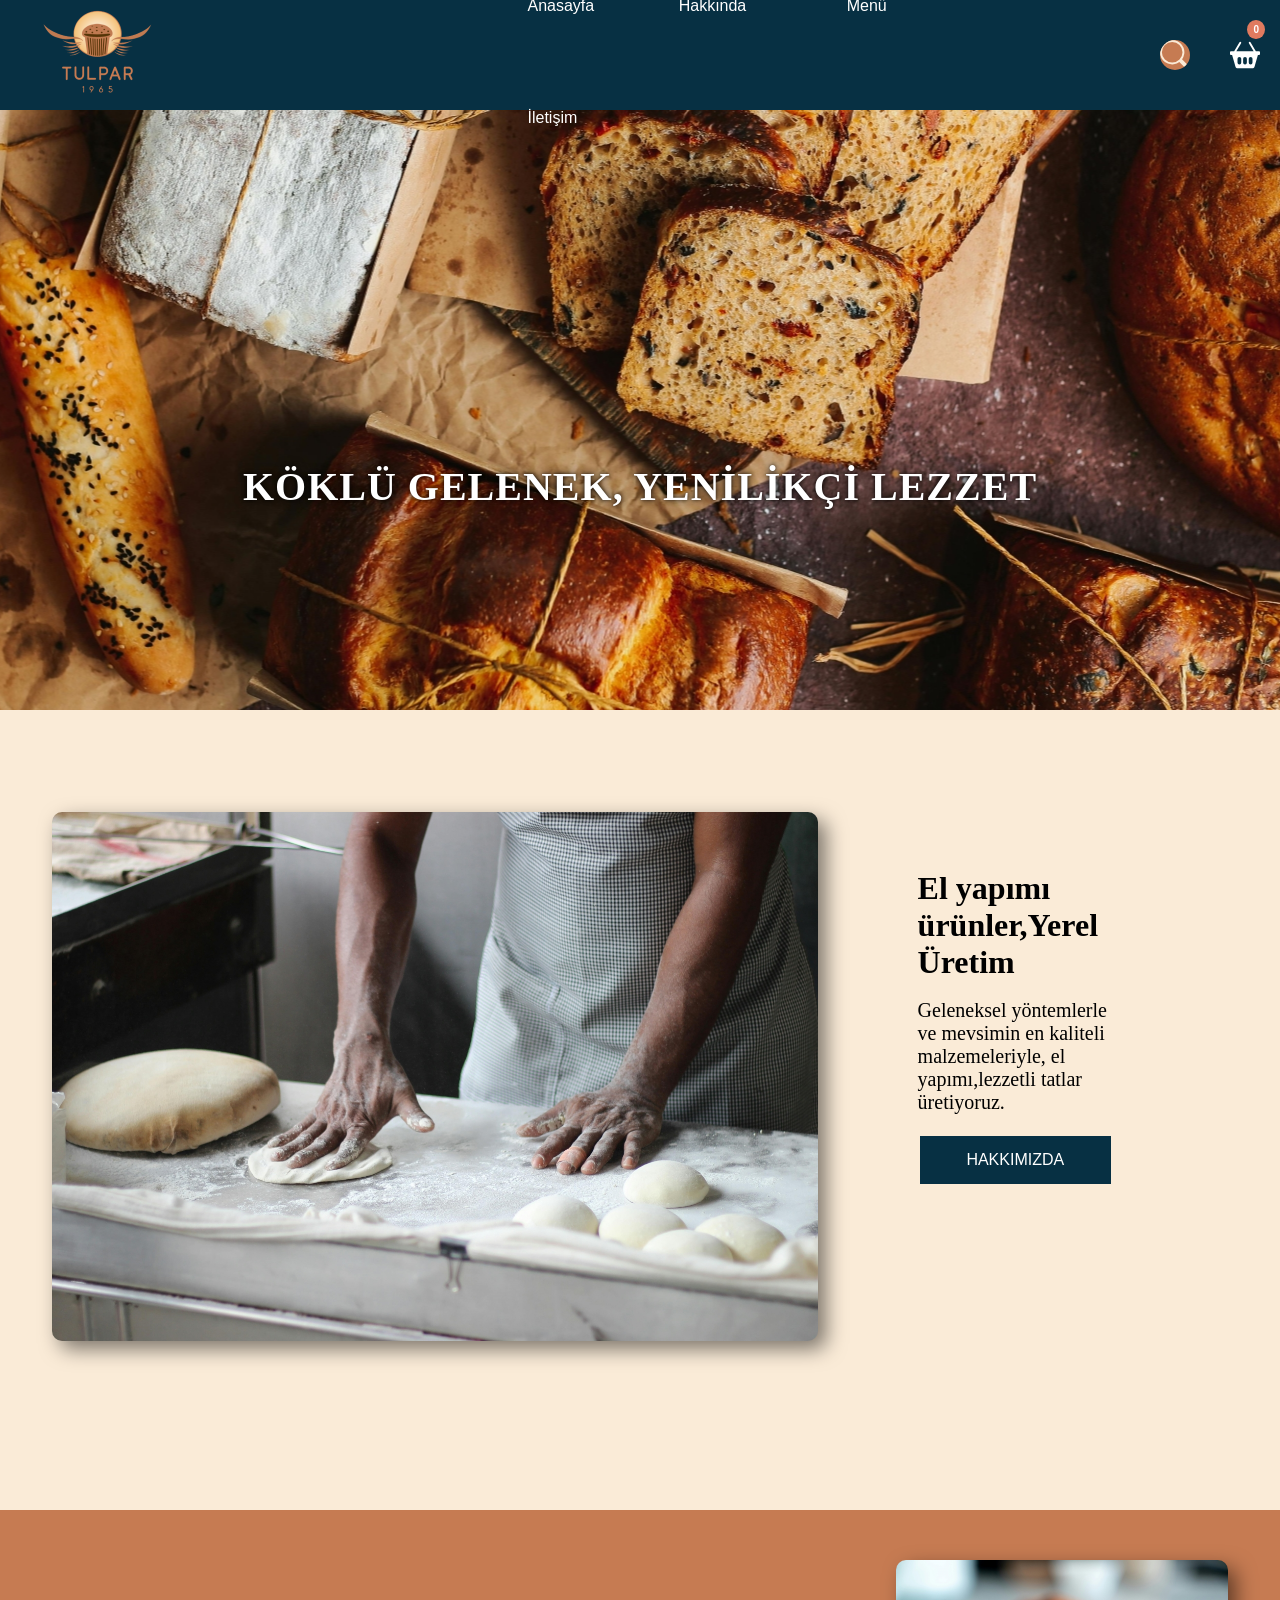
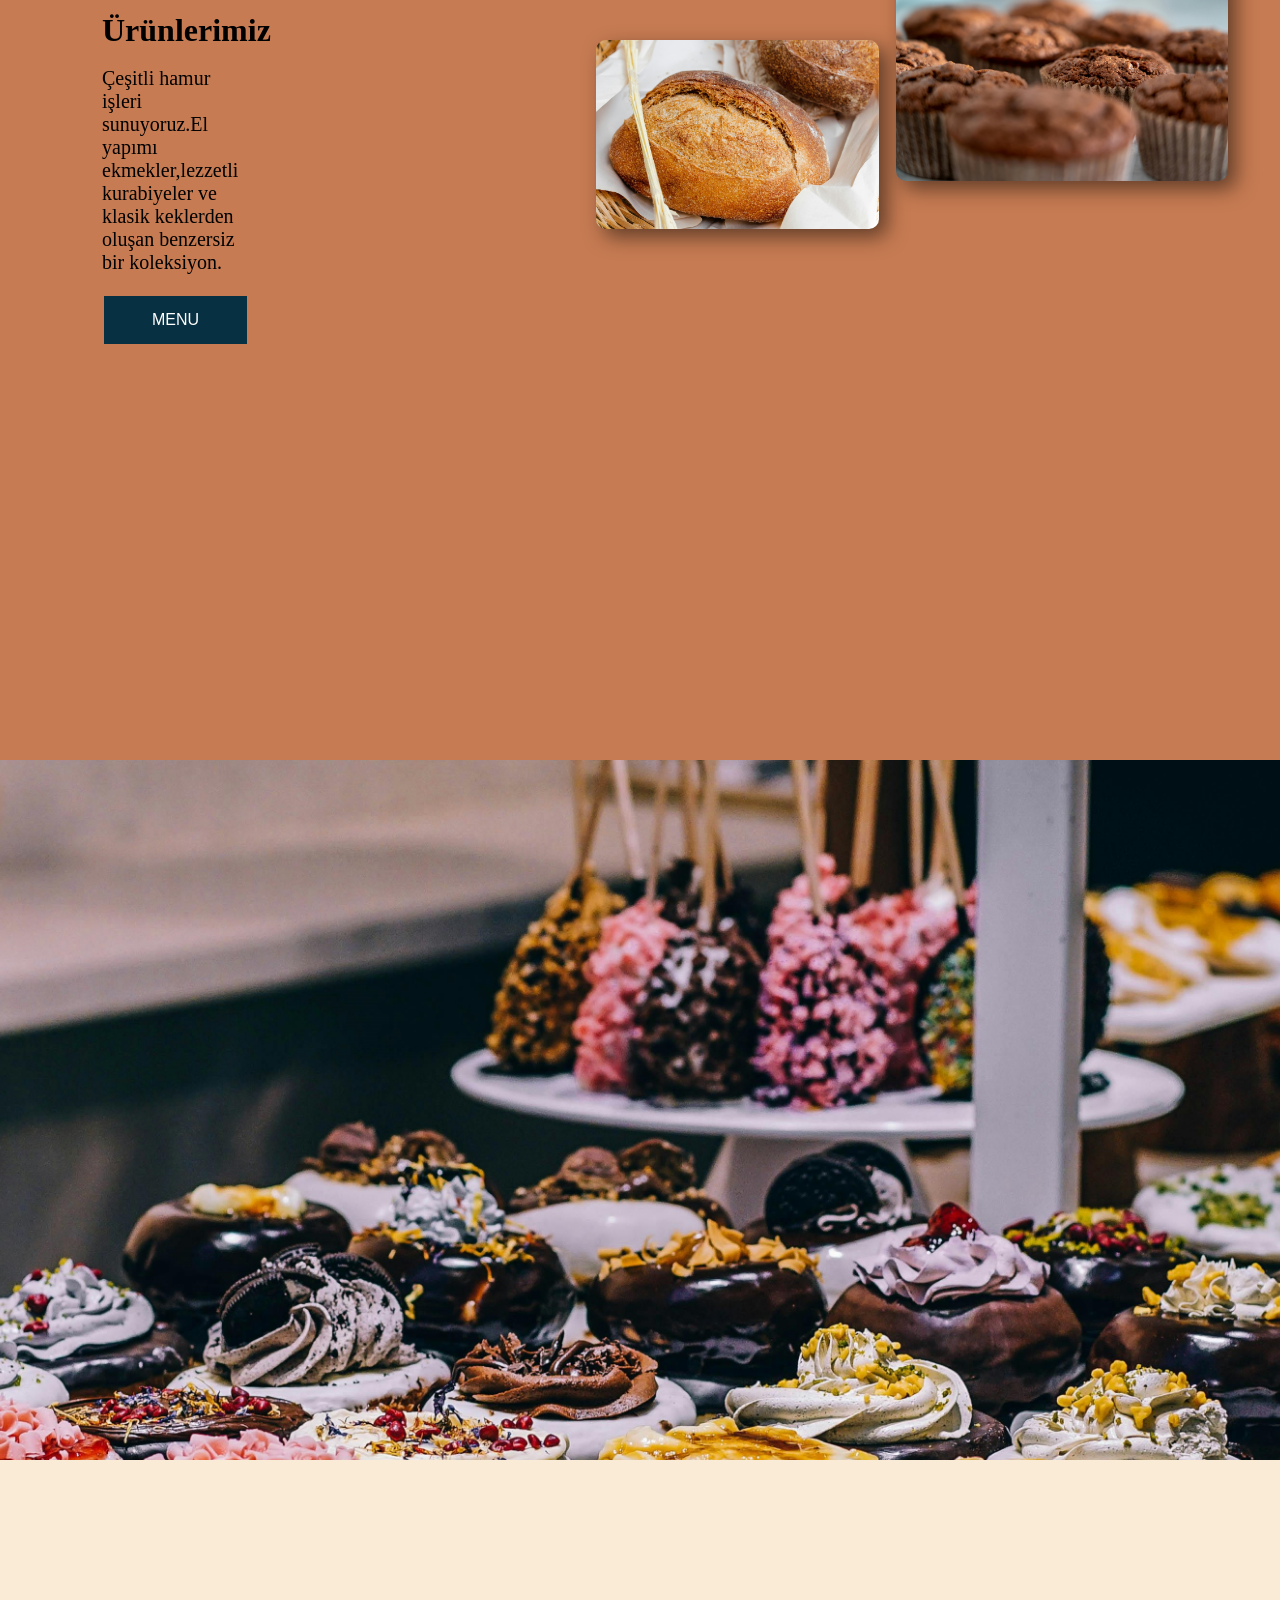
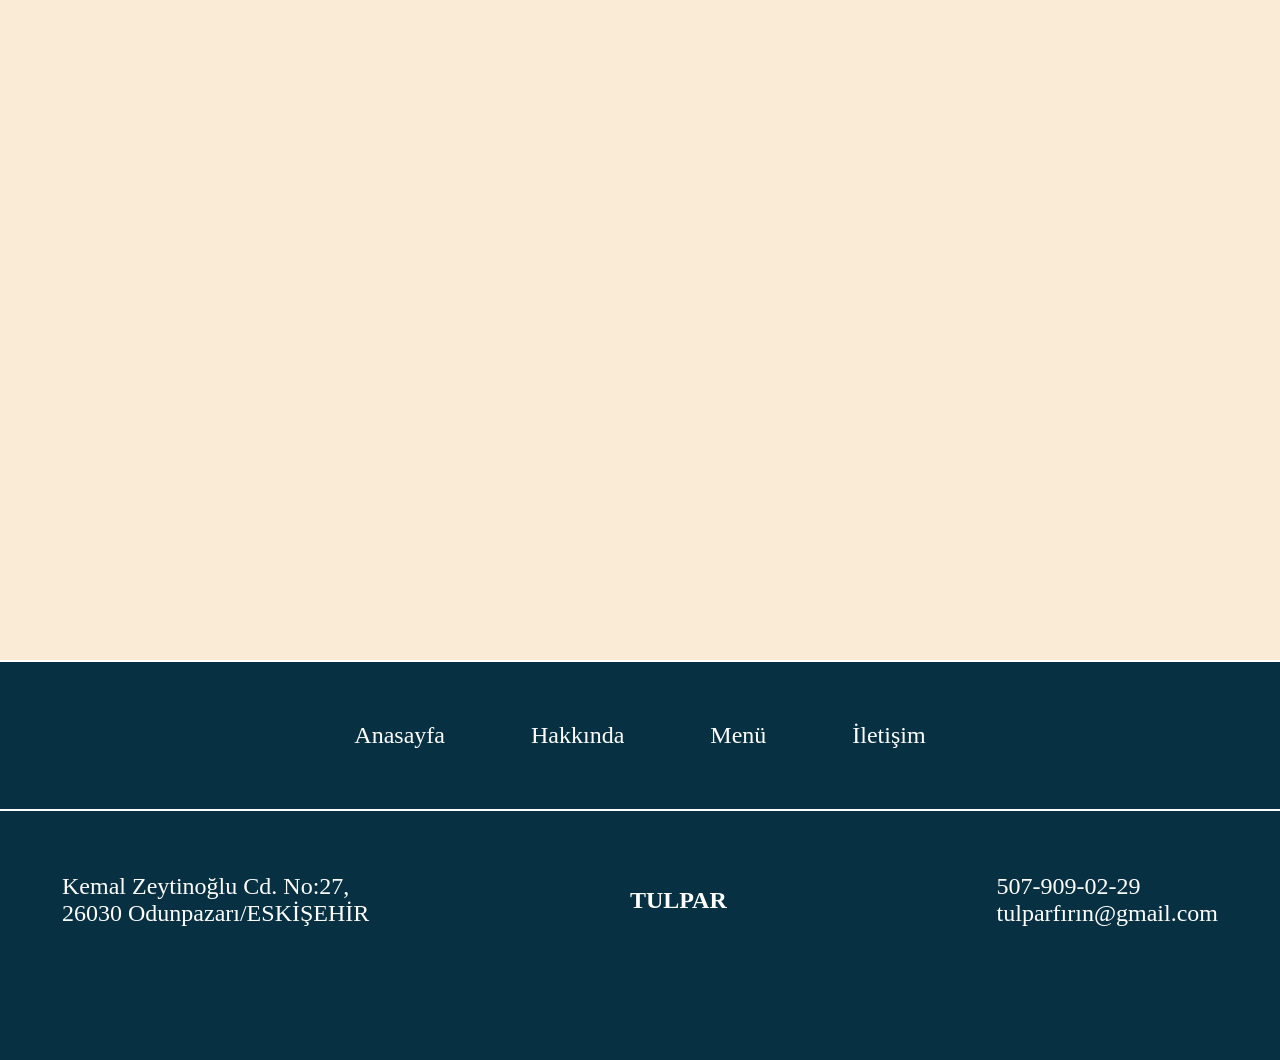
==== index.html @ 13f9a8a0 "anasayfa adı değiştirildi" ====
<!DOCTYPE html>
<html lang="tr">
    <head>
        <link rel="stylesheet" href="css/tulpar.css">
        <meta charset="UTF-8">
        <meta name="viewport" content="width=device-width, initial-scale=1.0">
        <title>TULPAR.</title>
        <link rel="icon" type="image/x-icon" href="assets/favicon.png">
    </head>
    <body> 
    <div class="navbar">
        <div class="wrapper target">
            <div class="left">
                <a href="tulpar.anasayfa.html"><img id="logo" src="assets/tulpar-logo.png" alt="TULPAR"></a>
            </div>
            <div class="center"></div>
            <div class="right">
                <ul>
                    <li>
                        <a href="tulpar.anasayfa.html">Anasayfa</a>
                    </li>                
                    <li>
                        <a href="html/tulpar.hakkında.html">Hakkında</a>
                    </li>
                    <li class="dropdown">
                        <a href="html/tulpar.menu.html" class="menu">Menü</a>
                        <div class="acılırMenu">
                            <a href="html/t-menu.ekmek.html">Ekmekler</a>
                            <a href="html/t-menu.kurabiye.html">Kurabiyeler</a>
                            <a href="html/t-menu.kek.html">Kekler</a>
                            <a href="html/t-menu.tatlı.html">Geleneksel tatlılar</a>
                        </div>
                    </li>
                    <li>
                        <a href="html/tulpar.iletişim.html">İletişim</a>
                    </li>
                </ul>
            </div>
            <div class="search" id="search">    
                <input type="text">
                <svg xmlns="http://www.w3.org/2000/svg" width="16" height="16" fill="currentColor" class="bi bi-search" viewBox="0 0 16 16" id="searchicon">
                    <path d="M11.742 10.344a6.5 6.5 0 1 0-1.397 1.398h-.001q.044.06.098.115l3.85 3.85a1 1 0 0 0 1.415-1.414l-3.85-3.85a1 1 0 0 0-.115-.1zM12 6.5a5.5 5.5 0 1 1-11 0 5.5 5.5 0 0 1 11 0"/>
                  </svg>
            </div>
            <svg xmlns="http://www.w3.org/2000/svg" width="16" height="16" fill="currentColor" class="sepet" viewBox="0 0 16 16">
                <path d="M5.929 1.757a.5.5 0 1 0-.858-.514L2.217 6H.5a.5.5 0 0 0-.5.5v1a.5.5 0 0 0 .5.5h.623l1.844 6.456A.75.75 0 0 0 3.69 15h8.622a.75.75 0 0 0 .722-.544L14.877 8h.623a.5.5 0 0 0 .5-.5v-1a.5.5 0 0 0-.5-.5h-1.717L10.93 1.243a.5.5 0 1 0-.858.514L12.617 6H3.383zM4 10a1 1 0 0 1 2 0v2a1 1 0 1 1-2 0zm3 0a1 1 0 0 1 2 0v2a1 1 0 1 1-2 0zm4-1a1 1 0 0 1 1 1v2a1 1 0 1 1-2 0v-2a1 1 0 0 1 1-1"/>
              </svg>
        </div>    
    </div>
     
    <!--MAİN SECTİON-->
    <section id="mainSlider" class="slider">
        <div id="mainCaption" class="caption">
            <h1 class="slogan target">KÖKLÜ GELENEK, YENİLİKÇİ LEZZET </h1>
        </div>
    </section>


    <!--STORY SECTİON-->
    <section>
            <div class="storyBody">
                <table>
                        <tr class="animation target">
                            <td class="storyİMG">
                                <img src="assets/hakkında-home.jpg" alt="#">
                                </td>
                            <td class="storyTEXT">
                                <h2>El yapımı ürünler,Yerel Üretim</h2>
                                <br>  
                                <p>Geleneksel yöntemlerle ve mevsimin en kaliteli malzemeleriyle, el yapımı,lezzetli tatlar üretiyoruz.</p>
                                <br>
                                <a href="html/tulpar.hakkında.html"><button class="button button1">HAKKIMIZDA</button></a>  
                            </td>
                        </tr>
                </table>
            </div>
    </section>
 
<!--MENU SECTİON-->
<section>
        <div class="menuBody">
            <table style="width: 100%;">
                <tr class="animation target">
                    <td class="menuTEXT">
                        <h2>Ürünlerimiz</h2>
                        <br>
                        <p>Çeşitli hamur işleri sunuyoruz.El yapımı ekmekler,lezzetli kurabiyeler ve klasik keklerden oluşan benzersiz bir koleksiyon.</p>
                        <br>
                        <a href="html/tulpar.menu.html"><button class="button button1">MENU</button></a>
                    </td>
                    <td id="ekmek"><img src="assets/ekmek.jpg" alt="ekmek"></td>
                    <td id="kek"><img src="assets/kek-home.jpg" alt="kekler"></td>
                </tr>
                <tr class="animation target">
                    <td></td>
                    <td id="kurabiye"><img src="assets/kurabiye-home.jpg" alt="kurabiye"></td>
                    <td id="baklava"><img src="assets/baklava.jpg" alt="specials"></td>
                </tr>
            </table>
        </div>
</section>


<!--CONTACT SECTİON-->

<section id="mainSatır" class="satır">
        <div class="contactBody">
                <table style="width: 100%;">
                    <tr class="animation target">
                        <td class="contactTEXT">
                            <h2>Yeni Fikirler</h2>
                            <br>
                            <p>Görüş ve önerilerinizi bize ulaştırın, merak ettiklerinizi sorun.</p>
                            <br>
                            <a href="html/tulpar.iletişim.html"><button class="button button1">İLETİŞİM</button></a>
                        </td>
                        <td rowspan="2" id="vit1"><img src="assets/iletişim-home1.jpg" alt="#"></td>
                        <td id="vit2"><img src="assets/iletişim-home2.jpg" alt="#"></td>
                    </tr>
                    <tr class="animation target">
                        <td></td>
                        <td id="vit3"><img src="assets/iletişim-home3.jpg" alt="#"></td>
                    </tr>
                </table>
        </div>
</section>


<!--SUTUN-SON-->


<section>
    <div class="sonBody">
        <ul class="son">
            <li><a href="tulpar.anasayfa.html">Anasayfa</a></li>
            <li><a href="html/tulpar.hakkında.html">Hakkında</a></li>
            <li><a href="html/tulpar.menu.html">Menü</a></li>
            <li><a href="html/tulpar.iletişim.html">İletişim</a></li>
        </ul>
        <table class="sonTable">
            <td>Kemal Zeytinoğlu Cd. No:27,<br>
                26030 Odunpazarı/ESKİŞEHİR </td>
            <td><b>TULPAR</b></td>
            <td style="float: right;">507-909-02-29 <br>
                tulparfırın@gmail.com</td>
        </table>
    </div>
</section>


    <script src="js/search.js"></script>
    <script src="js/scroll.js"></script>
    <script src="js/sepet.js"></script>
    </body>  
    
    </html>
---- css/tulpar.css ----
@import './yedek.css';
@import './navbar.css';
@import './menu.css';
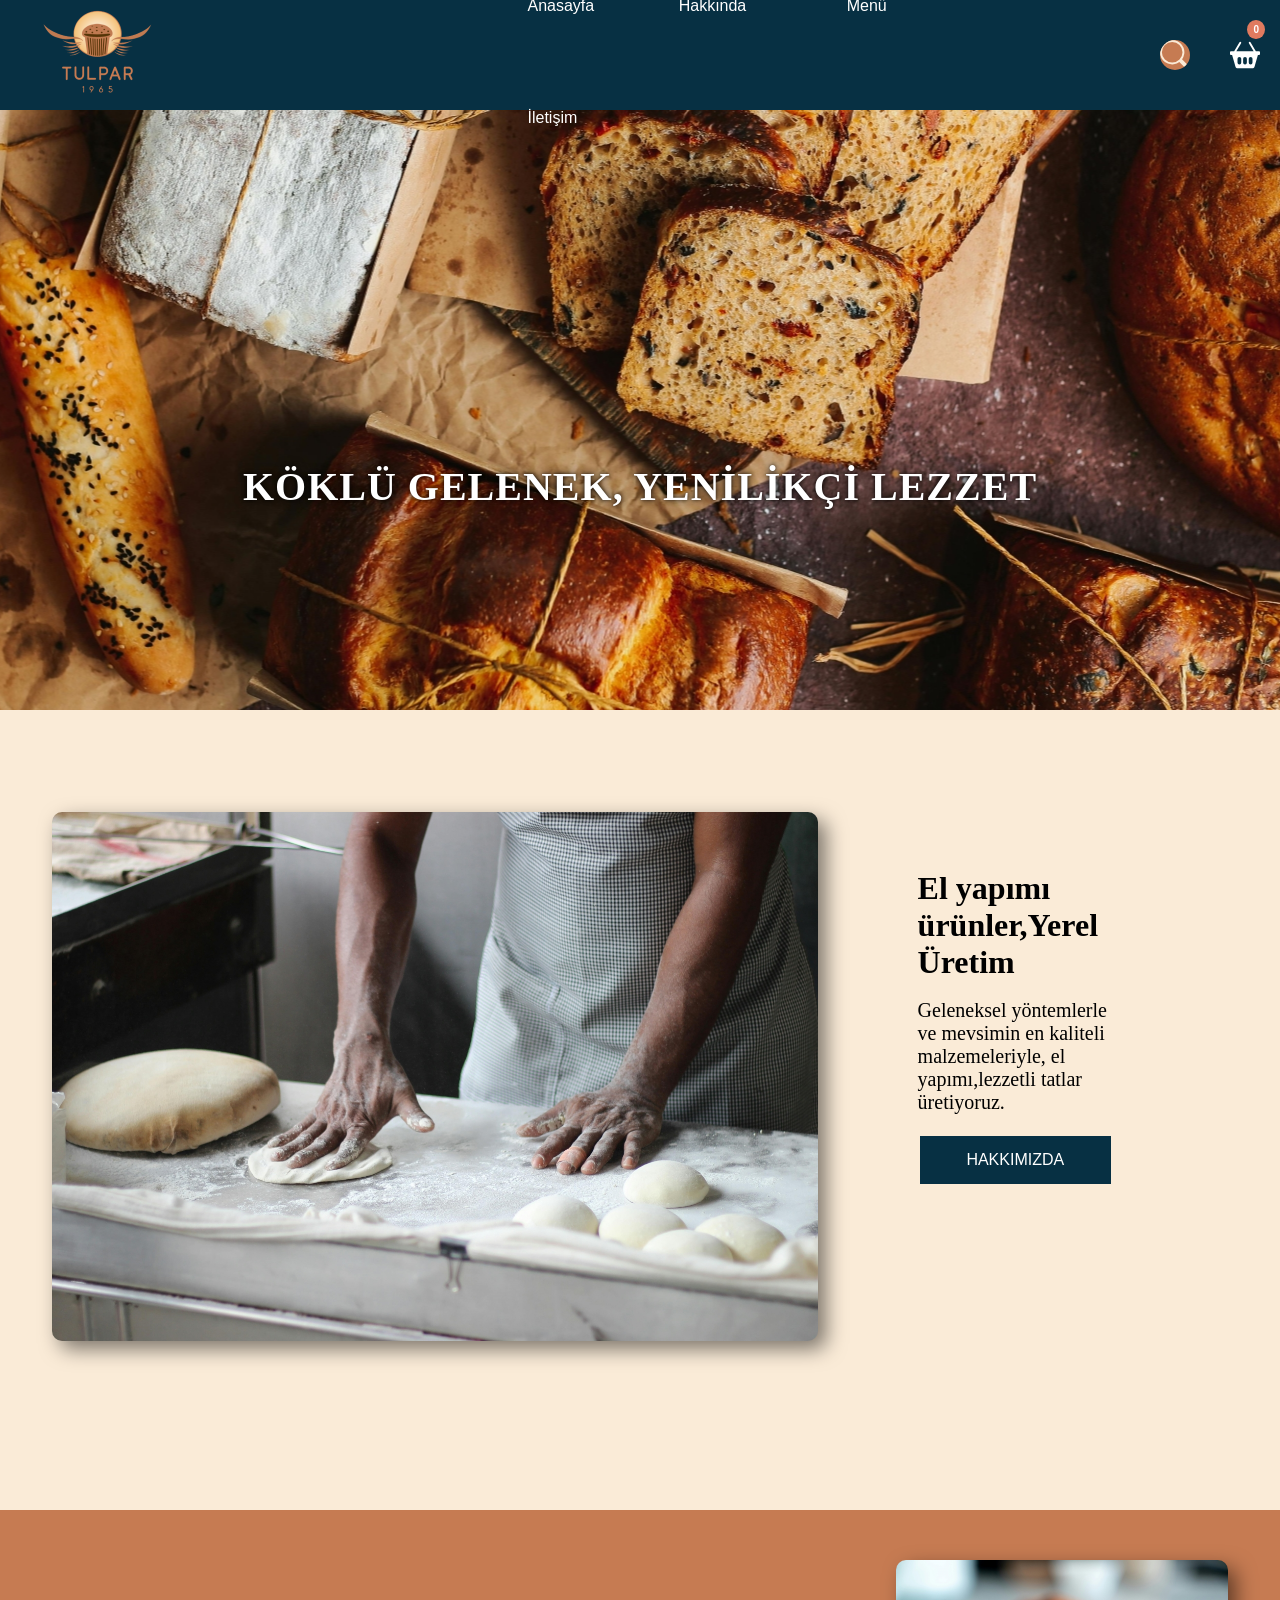
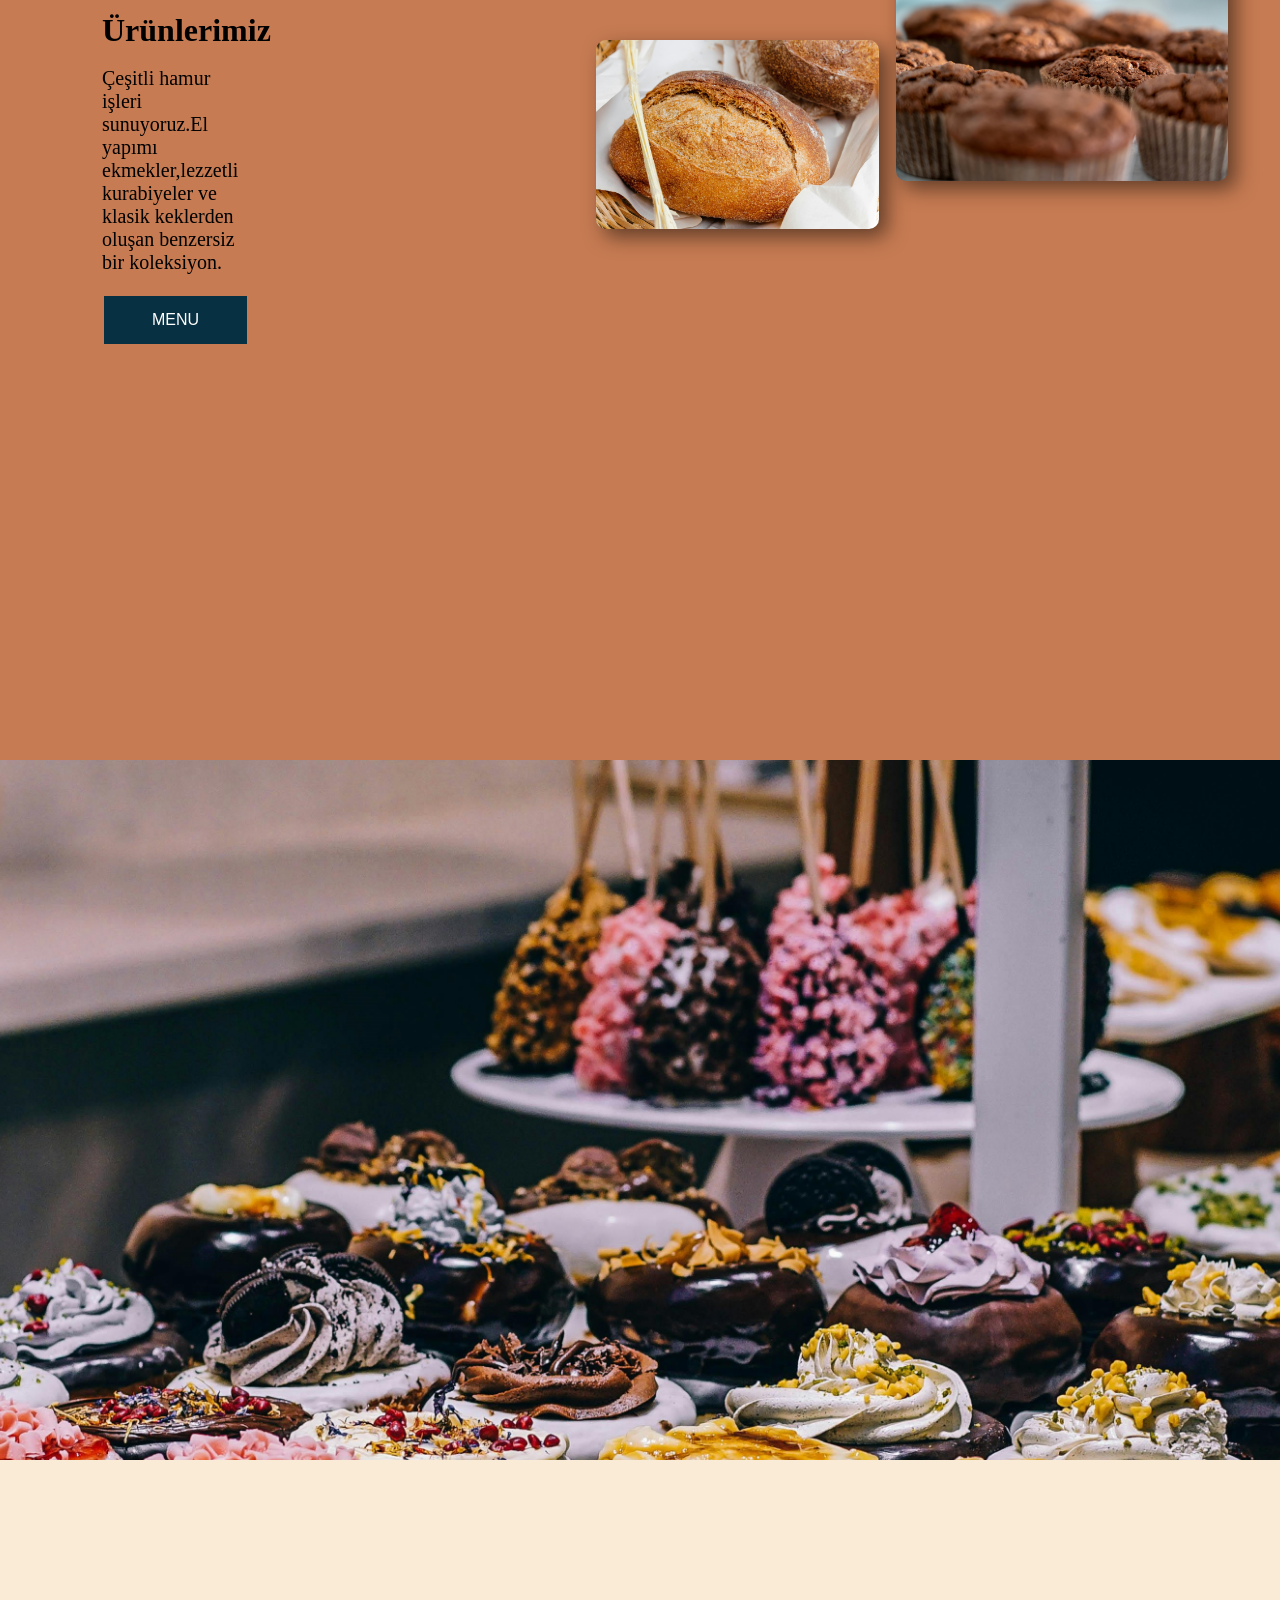
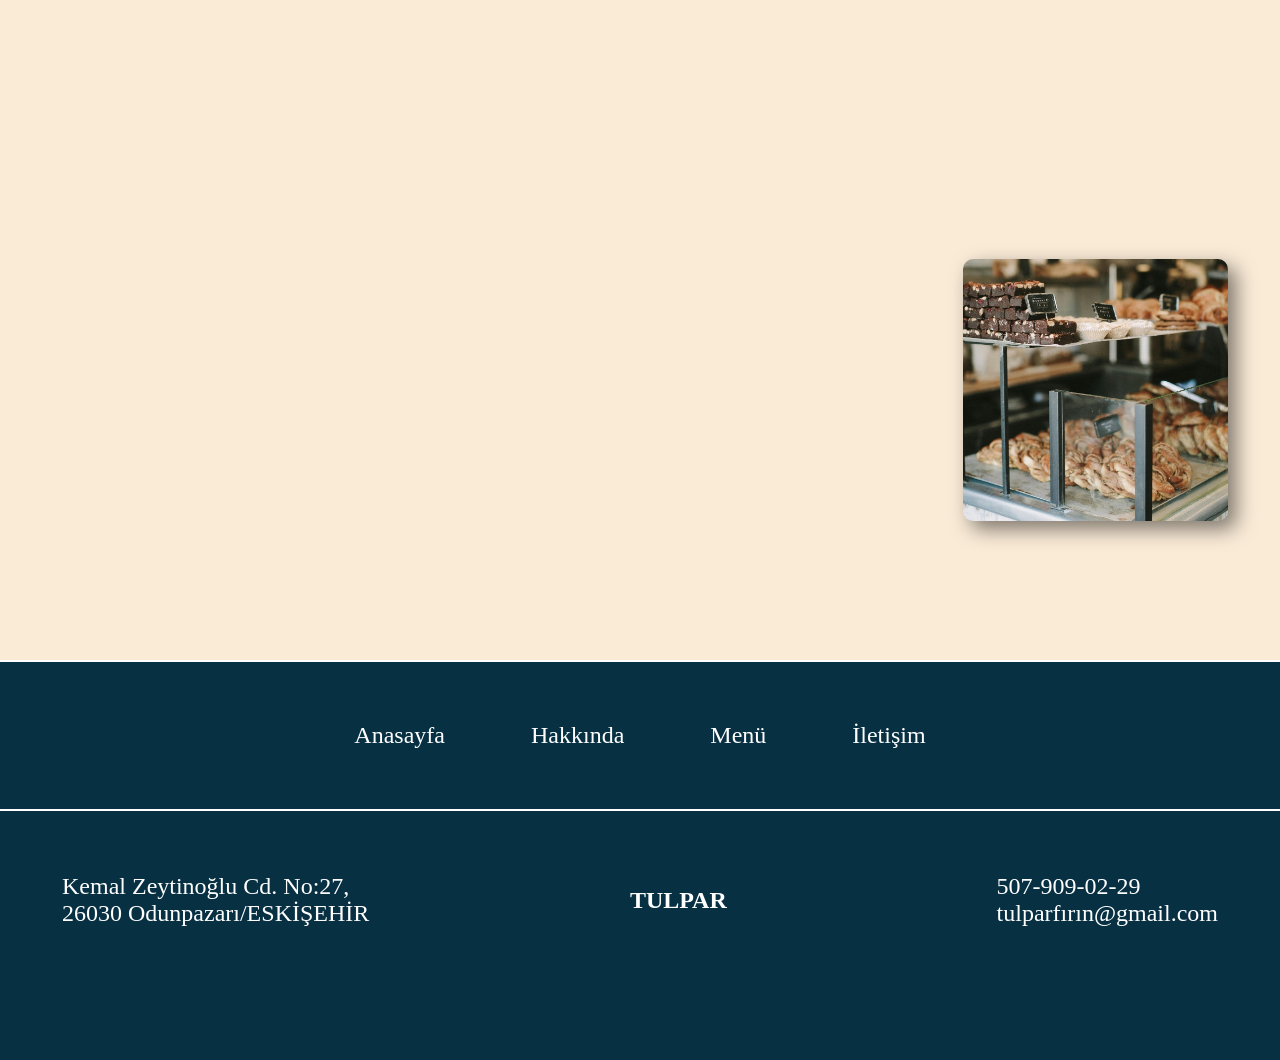
==== commit f6d51c7a: "index sayfalarda etkin hale geldi" ====
--- a/index.html
+++ b/index.html
@@ -11,13 +11,13 @@
     <div class="navbar">
         <div class="wrapper target">
             <div class="left">
-                <a href="tulpar.anasayfa.html"><img id="logo" src="assets/tulpar-logo.png" alt="TULPAR"></a>
+                <a href="index.html"><img id="logo" src="assets/tulpar-logo.png" alt="TULPAR"></a>
             </div>
             <div class="center"></div>
             <div class="right">
                 <ul>
                     <li>
-                        <a href="tulpar.anasayfa.html">Anasayfa</a>
+                        <a href="index.html">Anasayfa</a>
                     </li>                
                     <li>
                         <a href="html/tulpar.hakkında.html">Hakkında</a>
@@ -132,7 +132,7 @@
 <section>
     <div class="sonBody">
         <ul class="son">
-            <li><a href="tulpar.anasayfa.html">Anasayfa</a></li>
+            <li><a href="index.html">Anasayfa</a></li>
             <li><a href="html/tulpar.hakkında.html">Hakkında</a></li>
             <li><a href="html/tulpar.menu.html">Menü</a></li>
             <li><a href="html/tulpar.iletişim.html">İletişim</a></li>
